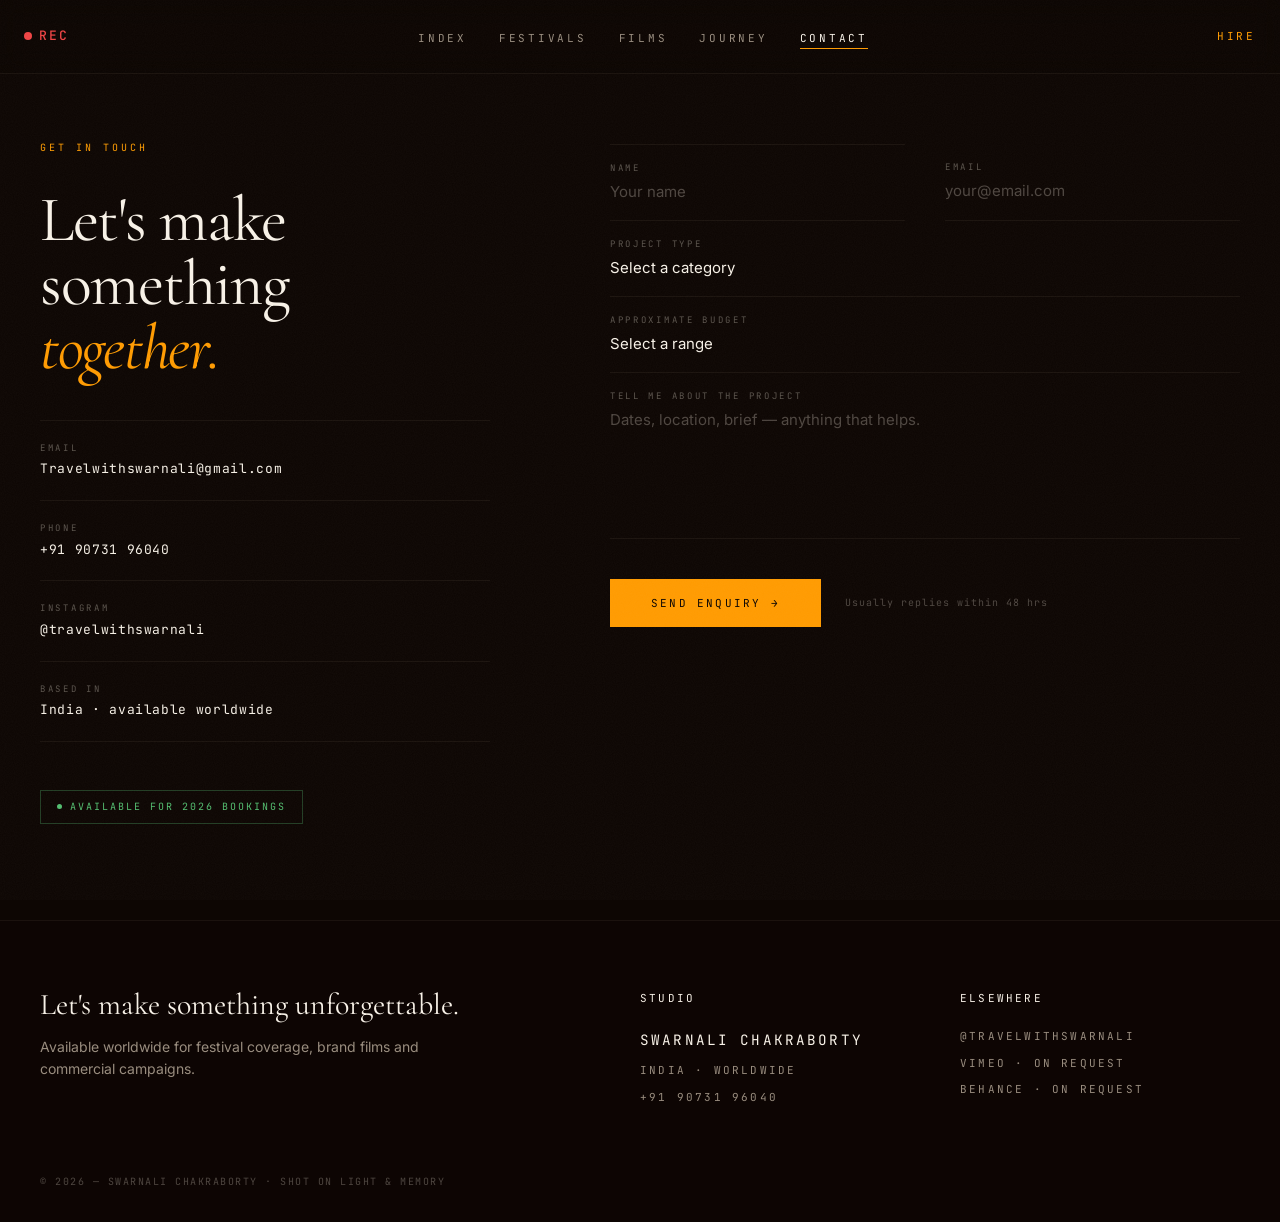
==== contact.html @ 7ee753fb "Initial commit — Roll No. 24 portfolio website 5-page static portfolio: Index, Festivals, Films, Jou" ====
<!DOCTYPE html>
<html lang="en">
<head>
  <meta charset="UTF-8" />
  <meta name="viewport" content="width=device-width, initial-scale=1.0" />
  <title>Contact — Roll No. 24</title>
  <meta name="description" content="Get in touch to discuss festival coverage, brand films and commercial projects." />

  <link rel="preconnect" href="https://fonts.googleapis.com" />
  <link rel="preconnect" href="https://fonts.gstatic.com" crossorigin />
  <link href="https://fonts.googleapis.com/css2?family=Cormorant+Garamond:ital,wght@0,300;0,400;0,500;0,600;1,400&family=Inter:wght@300;400;500;600&family=JetBrains+Mono:wght@400;500&display=swap" rel="stylesheet" />

  <link rel="stylesheet" href="styles.css" />

  <style>
    /* ── Contact layout ── */
    .contact-wrap {
      max-width: 1600px;
      margin: 0 auto;
      padding: 140px 40px 96px;
      display: grid;
      grid-template-columns: 1fr 1.4fr;
      gap: 120px;
      align-items: start;
    }

    /* ── Left: info ── */
    .contact-info-label {
      font-family: var(--font-mono);
      font-size: 10px;
      letter-spacing: 0.3em;
      text-transform: uppercase;
      color: var(--primary);
      margin-bottom: 32px;
    }

    .contact-heading {
      font-family: var(--font-display);
      font-size: clamp(2.5rem, 5vw, 5rem);
      font-weight: 400;
      line-height: 1.0;
      letter-spacing: -0.02em;
      margin-bottom: 40px;
    }

    .contact-heading em { font-style: italic; color: var(--primary); }

    .contact-details {
      display: flex;
      flex-direction: column;
      gap: 0;
      margin-bottom: 48px;
    }

    .detail-row {
      display: flex;
      flex-direction: column;
      gap: 4px;
      padding: 20px 0;
      border-bottom: 1px solid var(--border);
    }

    .detail-row:first-child { border-top: 1px solid var(--border); }

    .detail-label {
      font-family: var(--font-mono);
      font-size: 9px;
      letter-spacing: 0.3em;
      text-transform: uppercase;
      color: oklch(0.45 0.015 65);
    }

    .detail-value {
      font-family: var(--font-mono);
      font-size: 13px;
      letter-spacing: 0.05em;
      color: var(--fg);
      transition: color 0.3s ease;
    }

    a.detail-value:hover { color: var(--primary); }

    .availability-badge {
      display: inline-flex;
      align-items: center;
      gap: 8px;
      font-family: var(--font-mono);
      font-size: 10px;
      letter-spacing: 0.2em;
      text-transform: uppercase;
      color: oklch(0.72 0.15 150);
      border: 1px solid oklch(0.72 0.15 150 / 0.3);
      padding: 8px 16px;
    }

    .availability-badge .avail-dot {
      width: 5px;
      height: 5px;
      border-radius: 50%;
      background: oklch(0.72 0.15 150);
      animation: pulseDot 2s ease-in-out infinite;
    }

    /* ── Right: form ── */
    .contact-form {
      padding-top: 4px;
    }

    .form-group {
      margin-bottom: 0;
      border-bottom: 1px solid var(--border);
    }

    .form-group:first-of-type {
      border-top: 1px solid var(--border);
    }

    .form-group label {
      display: block;
      font-family: var(--font-mono);
      font-size: 9px;
      letter-spacing: 0.3em;
      text-transform: uppercase;
      color: oklch(0.45 0.015 65);
      padding: 16px 0 6px;
    }

    .form-group input,
    .form-group select,
    .form-group textarea {
      display: block;
      width: 100%;
      background: transparent;
      border: none;
      outline: none;
      color: var(--fg);
      font-family: var(--font-body);
      font-size: 15px;
      line-height: 1.5;
      padding: 0 0 16px;
      resize: none;
      appearance: none;
      -webkit-appearance: none;
    }

    .form-group select {
      cursor: none;
    }

    .form-group select option {
      background: oklch(0.17 0.014 50);
      color: var(--fg);
    }

    .form-group input::placeholder,
    .form-group textarea::placeholder {
      color: oklch(0.4 0.015 60);
    }

    .form-group textarea {
      min-height: 120px;
    }

    .form-row {
      display: grid;
      grid-template-columns: 1fr 1fr;
      gap: 0 40px;
    }

    .form-row .form-group {
      border-right: none;
    }

    .form-submit {
      margin-top: 40px;
      display: flex;
      align-items: center;
      gap: 24px;
    }

    .submit-btn {
      display: inline-block;
      font-family: var(--font-mono);
      font-size: 11px;
      text-transform: uppercase;
      letter-spacing: 0.2em;
      padding: 16px 40px;
      background: var(--primary);
      color: var(--bg);
      border: 1px solid var(--primary);
      cursor: none;
      transition: all 0.4s ease;
    }

    .submit-btn:hover {
      background: transparent;
      color: var(--primary);
    }

    .form-note {
      font-family: var(--font-mono);
      font-size: 10px;
      letter-spacing: 0.1em;
      color: oklch(0.4 0.015 60);
    }

    @media (max-width: 1024px) {
      .contact-wrap {
        grid-template-columns: 1fr;
        gap: 64px;
        padding: 120px 24px 80px;
      }
    }

    @media (max-width: 768px) {
      .form-row { grid-template-columns: 1fr; }
    }
  </style>
</head>
<body>

  <div id="cursorCircle" class="cursor-circle"></div>

  <div id="pageLoader" class="page-loader">
    <span>Loading reel...</span>
  </div>

  <div class="viewfinder" id="viewfinder">
    <div class="vf-corner tl"></div>
    <div class="vf-corner tr"></div>
    <div class="vf-corner bl"></div>
    <div class="vf-corner br"></div>
    <div class="vf-rec"><span class="rec-dot"></span> REC <span class="vf-timecode">00:00:00:00</span></div>
    <div class="vf-top-right"><span>XAVC S 4K</span><span>24p</span><span>120Mbps</span></div>
    <div class="vf-center"></div>
    <div class="vf-af">MF</div>
    <div class="vf-scene-title">Contact</div>
    <div class="vf-battery"><span>▮▮▮▮ 95%</span><span>SD 214GB</span></div>
    <div class="vf-frame-label">35mm GM</div>
    <div class="vf-info"><span>FE 35mm F1.4 GM</span><span>Sony α7 IV</span></div>
    <div class="vf-settings"><span>P</span><span>1/125</span><span>F2.8</span><span>ISO 200</span></div>
    <div class="vf-meter"><span>-2</span><div class="vf-meter-bar"><div class="vf-meter-fill"></div></div><span>+2</span></div>
  </div>

  <div class="scroll-progress" id="scrollProgress"></div>

  <header class="site-header">
    <a href="index.html" class="logo logo-rec">
      <span class="rec-dot"></span> REC
    </a>
    <nav>
      <ul class="nav-links">
        <li><a href="index.html">Index</a></li>
        <li><a href="festivals.html">Festivals</a></li>
        <li><a href="films.html">Films</a></li>
        <li><a href="journey.html">Journey</a></li>
        <li><a href="contact.html" class="active">Contact</a></li>
      </ul>
    </nav>
    <a href="contact.html" class="hire-link" style="color: var(--primary);">Hire</a>
  </header>

  <main>
    <div class="contact-wrap">

      <!-- Left column: info -->
      <div class="contact-info reveal">
        <p class="contact-info-label">Get in touch</p>
        <h1 class="contact-heading">
          Let's make<br>something<br><em>together.</em>
        </h1>

        <div class="contact-details">
          <div class="detail-row">
            <span class="detail-label">Email</span>
            <a href="mailto:Travelwithswarnali@gmail.com" class="detail-value">Travelwithswarnali@gmail.com</a>
          </div>
          <div class="detail-row">
            <span class="detail-label">Phone</span>
            <a href="tel:+919073196040" class="detail-value">+91 90731 96040</a>
          </div>
          <div class="detail-row">
            <span class="detail-label">Instagram</span>
            <a href="https://www.instagram.com/travelwithswarnali/" target="_blank" rel="noopener" class="detail-value">@travelwithswarnali</a>
          </div>
          <div class="detail-row">
            <span class="detail-label">Based in</span>
            <span class="detail-value">India · available worldwide</span>
          </div>
        </div>

        <div class="availability-badge">
          <span class="avail-dot"></span>
          Available for 2026 bookings
        </div>
      </div>

      <!-- Right column: form -->
      <form class="contact-form reveal" name="enquiry" onsubmit="handleSubmit(event)">
        <div class="form-row">
          <div class="form-group">
            <label for="name">Name</label>
            <input type="text" id="name" name="name" placeholder="Your name" required />
          </div>
          <div class="form-group">
            <label for="email">Email</label>
            <input type="email" id="email" name="email" placeholder="your@email.com" required />
          </div>
        </div>

        <div class="form-group">
          <label for="project">Project type</label>
          <select id="project" name="project" required>
            <option value="" disabled selected>Select a category</option>
            <option value="festival">Festival Coverage</option>
            <option value="brand-film">Brand Film</option>
            <option value="commercial">Commercial / Brand Campaign</option>
            <option value="lookbook">Lookbook / Editorial</option>
            <option value="product">Product Photography</option>
            <option value="documentary">Documentary</option>
            <option value="other">Other</option>
          </select>
        </div>

        <div class="form-group">
          <label for="budget">Approximate budget</label>
          <select id="budget" name="budget">
            <option value="" disabled selected>Select a range</option>
            <option value="under-1l">Under ₹1L</option>
            <option value="1l-3l">₹1L – ₹3L</option>
            <option value="3l-6l">₹3L – ₹6L</option>
            <option value="above-6l">Above ₹6L</option>
            <option value="discuss">Prefer to discuss</option>
          </select>
        </div>

        <div class="form-group">
          <label for="message">Tell me about the project</label>
          <textarea id="message" name="message" placeholder="Dates, location, brief — anything that helps." rows="5"></textarea>
        </div>

        <div class="form-submit">
          <button type="submit" class="submit-btn">Send enquiry →</button>
          <span class="form-note">Usually replies within 48 hrs</span>
        </div>
      </form>

    </div>
  </main>

  <footer class="site-footer">
    <div class="footer-grid">
      <div class="footer-headline">
        <h3>Let's make something unforgettable.</h3>
        <p>Available worldwide for festival coverage, brand films and commercial campaigns.</p>
      </div>
      <div class="footer-col">
        <p class="col-title">Studio</p>
        <p class="studio-name">Swarnali Chakraborty</p>
        <p>India · worldwide</p>
        <a href="tel:+919073196040">+91 90731 96040</a>
      </div>
      <div class="footer-col">
        <p class="col-title">Elsewhere</p>
        <a href="https://www.instagram.com/travelwithswarnali/" target="_blank" rel="noopener">@travelwithswarnali</a>
        <p>Vimeo · on request</p>
        <p>Behance · on request</p>
      </div>
    </div>
    <p class="footer-bottom">© 2026 — Swarnali Chakraborty · Shot on light &amp; memory</p>
  </footer>

  <script src="script.js" defer></script>
  <script>
    function handleSubmit(e) {
      e.preventDefault();
      const btn = e.target.querySelector('.submit-btn');
      btn.textContent = 'Sent ✓';
      btn.style.background = 'transparent';
      btn.style.color = 'oklch(0.72 0.15 150)';
      btn.style.borderColor = 'oklch(0.72 0.15 150 / 0.4)';
      btn.disabled = true;
    }
  </script>
</body>
</html>
---- styles.css ----
/* ═══════════════════════════════════════════════════
   Roll No. 24 — Commercial Page Styles
   ═══════════════════════════════════════════════════ */

/* ─── RESET & BASE ─── */
*, *::before, *::after { margin: 0; padding: 0; box-sizing: border-box; }

:root {
  --bg: oklch(0.13 0.018 50);
  --fg: oklch(0.96 0.015 80);
  --primary: oklch(0.78 0.18 65);
  --muted: oklch(0.65 0.025 70);
  --border: oklch(0.28 0.02 50 / 0.4);
  --border-solid: oklch(0.28 0.02 50 / 0.6);
  --card-bg: oklch(0.17 0.014 50 / 0.4);
  --font-display: 'Cormorant Garamond', 'Times New Roman', serif;
  --font-body: 'Inter', system-ui, sans-serif;
  --font-mono: 'JetBrains Mono', ui-monospace, monospace;
  --cursor-radius: 120px;
}

html {
  scroll-behavior: smooth;
  cursor: none;
}

body {
  background: var(--bg);
  color: var(--fg);
  font-family: var(--font-body);
  font-weight: 400;
  line-height: 1.6;
  -webkit-font-smoothing: antialiased;
  -moz-osx-font-smoothing: grayscale;
  overflow-x: hidden;
  cursor: none;
}

a { color: inherit; text-decoration: none; cursor: none; }
img { display: block; max-width: 100%; }
button { cursor: none; }

/* ═══════════════════════════════════════════════════
   CURSOR INVERSION CIRCLE
   ═══════════════════════════════════════════════════ */
.cursor-circle {
  position: fixed;
  width: var(--cursor-radius);
  height: var(--cursor-radius);
  border-radius: 50%;
  pointer-events: none;
  z-index: 9998;
  mix-blend-mode: difference;
  background: white;
  transform: translate(-50%, -50%);
  transition: width 0.3s cubic-bezier(0.23, 1, 0.32, 1),
              height 0.3s cubic-bezier(0.23, 1, 0.32, 1),
              opacity 0.3s ease;
  opacity: 0;
  will-change: transform;
}

.cursor-circle.active {
  opacity: 1;
}

.cursor-circle.hovering {
  width: 180px;
  height: 180px;
}

.cursor-circle.clicking {
  width: 90px;
  height: 90px;
  transition: width 0.1s ease, height 0.1s ease;
}

/* Small dot at exact cursor position */
.cursor-circle::after {
  content: '';
  position: absolute;
  top: 50%;
  left: 50%;
  transform: translate(-50%, -50%);
  width: 4px;
  height: 4px;
  border-radius: 50%;
  background: white;
  mix-blend-mode: difference;
}

/* ═══════════════════════════════════════════════════
   FILM GRAIN OVERLAY
   ═══════════════════════════════════════════════════ */
body::after {
  content: '';
  position: fixed;
  inset: 0;
  z-index: 9997;
  pointer-events: none;
  opacity: 0.18;
  background-image: url("data:image/svg+xml;utf8,<svg xmlns='http://www.w3.org/2000/svg' width='200' height='200'><filter id='n'><feTurbulence type='fractalNoise' baseFrequency='0.9' numOctaves='2'/><feColorMatrix values='0 0 0 0 0.95 0 0 0 0 0.92 0 0 0 0 0.85 0 0 0 0.18 0'/></filter><rect width='100%25' height='100%25' filter='url(%23n)'/></svg>");
}

/* ═══════════════════════════════════════════════════
   PAGE LOADER
   ═══════════════════════════════════════════════════ */
.page-loader {
  position: fixed;
  inset: 0;
  z-index: 10000;
  background: var(--bg);
  display: flex;
  align-items: center;
  justify-content: center;
  animation: loaderOut 0.6s ease-out 1s forwards;
}

.page-loader span {
  font-family: var(--font-mono);
  font-size: 10px;
  letter-spacing: 0.3em;
  text-transform: uppercase;
  color: var(--primary);
  animation: loaderPulse 0.6s ease-in-out infinite alternate;
}

@keyframes loaderPulse {
  from { opacity: 0.3; }
  to { opacity: 1; }
}

@keyframes loaderOut {
  to { opacity: 0; pointer-events: none; visibility: hidden; }
}

/* ═══════════════════════════════════════════════════
   CAMERA VIEWFINDER HUD
   ═══════════════════════════════════════════════════ */
.viewfinder {
  position: fixed;
  inset: 0;
  z-index: 9999;
  pointer-events: none;
  opacity: 0;
  animation: vfIn 0.3s ease-out 1.2s forwards, vfOut 0.8s ease-out 3.5s forwards;
}

@keyframes vfIn {
  from { opacity: 0; }
  to { opacity: 1; }
}

@keyframes vfOut {
  from { opacity: 1; }
  to { opacity: 0; visibility: hidden; }
}

.vf-corner {
  position: absolute;
  width: 40px;
  height: 40px;
  border-color: oklch(0.78 0.18 65 / 0.5);
  border-style: solid;
  border-width: 0;
}
.vf-corner.tl { top: 80px; left: 20px; border-top-width: 1px; border-left-width: 1px; }
.vf-corner.tr { top: 80px; right: 20px; border-top-width: 1px; border-right-width: 1px; }
.vf-corner.bl { bottom: 20px; left: 20px; border-bottom-width: 1px; border-left-width: 1px; }
.vf-corner.br { bottom: 20px; right: 20px; border-bottom-width: 1px; border-right-width: 1px; }

.vf-rec {
  position: absolute;
  top: 92px;
  left: 36px;
  display: flex;
  align-items: center;
  gap: 6px;
  font-family: var(--font-mono);
  font-size: 9px;
  letter-spacing: 0.1em;
  color: oklch(0.78 0.18 65 / 0.8);
}

.vf-rec .rec-dot {
  display: inline-block;
  width: 6px;
  height: 6px;
  border-radius: 50%;
  background: #e44;
  animation: pulseDot 1s ease-in-out infinite;
}

@keyframes pulseDot {
  0%, 100% { opacity: 1; }
  50% { opacity: 0.2; }
}

.vf-timecode {
  margin-left: 8px;
  letter-spacing: 0.05em;
}

.vf-top-right {
  position: absolute;
  top: 92px;
  right: 36px;
  display: flex;
  gap: 16px;
  font-family: var(--font-mono);
  font-size: 9px;
  letter-spacing: 0.08em;
  color: oklch(0.78 0.18 65 / 0.6);
}

.vf-center {
  position: absolute;
  top: 50%;
  left: 50%;
  transform: translate(-50%, -50%);
  width: 60px;
  height: 60px;
  border: 1px solid oklch(0.78 0.18 65 / 0.25);
  border-radius: 2px;
}

.vf-center::before,
.vf-center::after {
  content: '';
  position: absolute;
  background: oklch(0.78 0.18 65 / 0.3);
}
.vf-center::before {
  width: 1px; height: 14px;
  top: 50%; left: 50%;
  transform: translate(-50%, -50%);
}
.vf-center::after {
  width: 14px; height: 1px;
  top: 50%; left: 50%;
  transform: translate(-50%, -50%);
}

.vf-af {
  position: absolute;
  top: 50%;
  left: 50%;
  transform: translate(-50%, -50%) translateY(-50px);
  font-family: var(--font-mono);
  font-size: 8px;
  letter-spacing: 0.15em;
  color: oklch(0.78 0.18 65 / 0.6);
}

.vf-info {
  position: absolute;
  bottom: 32px;
  left: 36px;
  display: flex;
  gap: 20px;
  font-family: var(--font-mono);
  font-size: 9px;
  letter-spacing: 0.08em;
  color: oklch(0.78 0.18 65 / 0.6);
}

.vf-settings {
  position: absolute;
  bottom: 32px;
  right: 36px;
  display: flex;
  gap: 12px;
  font-family: var(--font-mono);
  font-size: 9px;
  letter-spacing: 0.06em;
  color: oklch(0.78 0.18 65 / 0.6);
}

.vf-battery {
  position: absolute;
  top: 110px;
  right: 36px;
  display: flex;
  gap: 12px;
  font-family: var(--font-mono);
  font-size: 8px;
  letter-spacing: 0.08em;
  color: oklch(0.78 0.18 65 / 0.45);
}

.vf-frame-label {
  position: absolute;
  top: 50%;
  right: 36px;
  transform: translateY(-50%);
  font-family: var(--font-mono);
  font-size: 8px;
  letter-spacing: 0.2em;
  text-transform: uppercase;
  color: oklch(0.78 0.18 65 / 0.4);
}

.vf-scene-title {
  position: absolute;
  top: 50%;
  left: 50%;
  transform: translate(-50%, -50%) translateY(50px);
  font-family: var(--font-display);
  font-size: 16px;
  font-weight: 400;
  letter-spacing: 0.05em;
  color: oklch(0.78 0.18 65 / 0.5);
}

.vf-meter {
  position: absolute;
  bottom: 50px;
  left: 50%;
  transform: translateX(-50%);
  display: flex;
  align-items: center;
  gap: 8px;
  font-family: var(--font-mono);
  font-size: 7px;
  color: oklch(0.78 0.18 65 / 0.4);
}

.vf-meter-bar {
  width: 100px;
  height: 2px;
  background: oklch(0.78 0.18 65 / 0.15);
  position: relative;
}

.vf-meter-fill {
  position: absolute;
  left: 50%;
  top: 0;
  width: 2px;
  height: 100%;
  background: oklch(0.78 0.18 65 / 0.6);
  transform: translateX(-50%);
}

/* ═══════════════════════════════════════════════════
   SCROLL PROGRESS
   ═══════════════════════════════════════════════════ */
.scroll-progress {
  position: fixed;
  top: 74px;
  left: 0;
  height: 1px;
  background: var(--primary);
  z-index: 51;
  width: 0%;
  transition: width 0.1s linear;
}

/* ═══════════════════════════════════════════════════
   HEADER
   ═══════════════════════════════════════════════════ */
.site-header {
  position: fixed;
  top: 0;
  left: 0;
  right: 0;
  z-index: 50;
  height: 74px;
  display: flex;
  align-items: center;
  justify-content: space-between;
  padding: 0 24px;
  border-bottom: 1px solid var(--border);
  background: oklch(0.13 0.018 50 / 0.6);
  backdrop-filter: blur(14px);
  -webkit-backdrop-filter: blur(14px);
  animation: fadeDown 0.8s ease-out 1.4s both;
}

@keyframes fadeDown {
  from { opacity: 0; transform: translateY(-20px); }
  to { opacity: 1; transform: translateY(0); }
}

.logo {
  font-family: var(--font-mono);
  font-size: 12px;
  letter-spacing: 0.2em;
  text-transform: uppercase;
  display: flex;
  align-items: center;
  gap: 4px;
}

.logo .dot {
  display: inline-block;
  width: 6px;
  height: 6px;
  border-radius: 50%;
  background: var(--primary);
  margin-right: 6px;
  animation: pulseDot 2s ease-in-out infinite;
}

.logo .slash { color: var(--muted); margin: 0 2px; }

/* REC logo variant — red camera recording indicator */
.logo-rec {
  color: #e44;
  letter-spacing: 0.15em;
  font-size: 13px;
  font-weight: 500;
  gap: 0;
}

.logo-rec .rec-dot {
  display: inline-block;
  width: 8px;
  height: 8px;
  border-radius: 50%;
  background: #e44;
  margin-right: 7px;
  flex-shrink: 0;
  animation: pulseDot 1s ease-in-out infinite;
}

.nav-links {
  display: flex;
  align-items: center;
  gap: 32px;
  list-style: none;
}

.nav-links a {
  font-family: var(--font-mono);
  font-size: 11px;
  letter-spacing: 0.25em;
  text-transform: uppercase;
  color: var(--muted);
  transition: color 0.3s ease;
  position: relative;
}

.nav-links a:hover,
.nav-links a.active {
  color: var(--fg);
}

.nav-links a.active::after {
  content: '';
  position: absolute;
  bottom: -4px;
  left: 0;
  right: 0;
  height: 1px;
  background: var(--primary);
}

.hire-link {
  font-family: var(--font-mono);
  font-size: 11px;
  letter-spacing: 0.25em;
  text-transform: uppercase;
  color: var(--muted);
  transition: color 0.3s ease;
}

.hire-link:hover { color: var(--primary); }

@media (max-width: 768px) {
  .site-header { padding: 0 16px; }
  .nav-links { gap: 16px; }
  .nav-links a { font-size: 10px; letter-spacing: 0.15em; }
  .hire-link { display: none; }
}

@media (max-width: 600px) {
  .nav-links { gap: 10px; }
}

/* ═══════════════════════════════════════════════════
   HERO
   ═══════════════════════════════════════════════════ */
.hero {
  position: relative;
  height: 70svh;
  min-height: 420px;
  overflow: hidden;
}

.hero-img {
  width: 100%;
  height: 100%;
  object-fit: cover;
  animation: heroZoom 20s ease-out forwards;
  will-change: transform;
}

@keyframes heroZoom {
  from { transform: scale(1.1); }
  to { transform: scale(1); }
}

.hero-gradient {
  position: absolute;
  inset: 0;
  background: linear-gradient(
    to top,
    var(--bg) 0%,
    oklch(0.13 0.018 50 / 0.4) 40%,
    oklch(0.13 0.018 50 / 0.6) 100%
  );
}

.hero-content {
  position: absolute;
  inset: 0;
  display: flex;
  align-items: flex-end;
}

.hero-inner {
  width: 100%;
  max-width: 1600px;
  margin: 0 auto;
  padding: 0 40px 64px;
}

.hero-tag {
  font-family: var(--font-mono);
  font-size: 10px;
  text-transform: uppercase;
  letter-spacing: 0.3em;
  color: var(--primary);
  opacity: 0;
  animation: fadeUp 0.8s ease-out 1.6s forwards;
}

.hero-title {
  font-family: var(--font-display);
  font-size: clamp(3.5rem, 10vw, 9rem);
  font-weight: 400;
  line-height: 0.9;
  letter-spacing: -0.02em;
  margin-top: 16px;
  opacity: 0;
  animation: fadeUp 1s ease-out 1.8s forwards;
}

.hero-title .italic-accent {
  font-style: italic;
  color: var(--primary);
}

@keyframes fadeUp {
  from { opacity: 0; transform: translateY(30px); }
  to { opacity: 1; transform: translateY(0); }
}

@media (max-width: 768px) {
  .hero-inner { padding: 0 24px 48px; }
}

/* ═══════════════════════════════════════════════════
   SERVICES GRID
   ═══════════════════════════════════════════════════ */
.services-wrap {
  padding: 80px 40px;
}

.services {
  max-width: 1600px;
  margin: 0 auto;
  display: grid;
  grid-template-columns: repeat(2, 1fr);
  gap: 1px;
  background: var(--border);
}

.service-card {
  background: var(--bg);
  padding: 48px;
  transition: background 0.4s ease;
  opacity: 0;
  transform: translateY(40px);
}

.service-card.visible {
  animation: cardReveal 0.7s ease-out forwards;
}

.service-card:nth-child(1).visible { animation-delay: 0s; }
.service-card:nth-child(2).visible { animation-delay: 0.1s; }
.service-card:nth-child(3).visible { animation-delay: 0.2s; }
.service-card:nth-child(4).visible { animation-delay: 0.3s; }

@keyframes cardReveal {
  from { opacity: 0; transform: translateY(40px); }
  to { opacity: 1; transform: translateY(0); }
}

.service-card:hover {
  background: oklch(0.16 0.02 50);
}

.service-label {
  display: flex;
  justify-content: space-between;
  align-items: center;
  margin-bottom: 24px;
}

.service-label .tag {
  font-family: var(--font-mono);
  font-size: 10px;
  text-transform: uppercase;
  letter-spacing: 0.25em;
  color: var(--muted);
}

.service-label .price {
  font-family: var(--font-mono);
  font-size: 10px;
  text-transform: uppercase;
  letter-spacing: 0.15em;
  color: var(--primary);
}

.service-card h2 {
  font-family: var(--font-display);
  font-size: clamp(1.8rem, 3vw, 3rem);
  font-weight: 400;
  line-height: 1.1;
  margin-bottom: 12px;
}

.service-card p {
  font-size: 14px;
  color: var(--muted);
  line-height: 1.6;
  max-width: 400px;
}

@media (max-width: 768px) {
  .services-wrap { padding: 60px 24px; }
  .services { grid-template-columns: 1fr; }
  .service-card { padding: 32px; }
}

/* ═══════════════════════════════════════════════════
   CLIENTS MARQUEE
   ═══════════════════════════════════════════════════ */
.clients {
  border-top: 1px solid var(--border);
  border-bottom: 1px solid var(--border);
  background: var(--card-bg);
  padding: 64px 0;
  overflow: hidden;
}

.clients-label {
  font-family: var(--font-mono);
  font-size: 10px;
  text-transform: uppercase;
  letter-spacing: 0.3em;
  color: var(--muted);
  text-align: center;
  margin-bottom: 32px;
}

.clients-overflow {
  overflow: hidden;
  mask-image: linear-gradient(90deg, transparent, black 10%, black 90%, transparent);
  -webkit-mask-image: linear-gradient(90deg, transparent, black 10%, black 90%, transparent);
}

.clients-track {
  display: flex;
  align-items: center;
  gap: 48px;
  animation: marquee 35s linear infinite;
  width: max-content;
}

.clients-track:hover {
  animation-play-state: paused;
}

.clients-track span {
  font-family: var(--font-display);
  font-size: clamp(1.5rem, 2.5vw, 2rem);
  font-weight: 300;
  white-space: nowrap;
  color: oklch(0.55 0.015 70);
  transition: color 0.3s ease;
}

.clients-track span:hover {
  color: var(--fg);
}

.clients-track .sep {
  width: 4px;
  height: 4px;
  border-radius: 50%;
  background: oklch(0.4 0.015 60);
  flex-shrink: 0;
  font-size: 0;
}

@keyframes marquee {
  0% { transform: translateX(0); }
  100% { transform: translateX(-50%); }
}

/* ═══════════════════════════════════════════════════
   CTA
   ═══════════════════════════════════════════════════ */
.cta {
  max-width: 1600px;
  margin: 0 auto;
  padding: 96px 40px;
  text-align: center;
}

.cta h3 {
  font-family: var(--font-display);
  font-size: clamp(2rem, 4vw, 3.5rem);
  font-weight: 400;
  margin-bottom: 32px;
}

.cta-btn {
  display: inline-block;
  font-family: var(--font-mono);
  font-size: 11px;
  text-transform: uppercase;
  letter-spacing: 0.2em;
  padding: 16px 32px;
  background: var(--primary);
  color: var(--bg);
  border: 1px solid var(--primary);
  transition: all 0.4s ease;
}

.cta-btn:hover {
  background: transparent;
  color: var(--primary);
}

@media (max-width: 768px) {
  .cta { padding: 64px 24px; }
}

/* ═══════════════════════════════════════════════════
   FOOTER
   ═══════════════════════════════════════════════════ */
.site-footer {
  border-top: 1px solid var(--border);
  background: oklch(0.13 0.018 50 / 0.8);
}

.footer-grid {
  max-width: 1600px;
  margin: 0 auto;
  display: grid;
  grid-template-columns: 2fr 1fr 1fr;
  gap: 40px;
  padding: 64px 40px;
}

.footer-headline h3 {
  font-family: var(--font-display);
  font-size: clamp(1.5rem, 3vw, 1.875rem);
  font-weight: 400;
  line-height: 1.3;
}

.footer-headline p {
  margin-top: 12px;
  font-size: 14px;
  color: var(--muted);
  max-width: 420px;
  line-height: 1.6;
}

.footer-col {
  font-family: var(--font-mono);
  font-size: 11px;
  text-transform: uppercase;
  letter-spacing: 0.2em;
  color: var(--muted);
  line-height: 2.4;
}

.footer-col .col-title {
  color: var(--fg);
  margin-bottom: 12px;
}

.footer-col .studio-name {
  font-size: 14.3px;
  color: var(--fg);
  letter-spacing: 0.15em;
}

.footer-col a {
  display: block;
  transition: color 0.3s ease;
}

.footer-col a:hover { color: var(--primary); }

.footer-bottom {
  max-width: 1600px;
  margin: 0 auto;
  padding: 0 40px 32px;
  font-family: var(--font-mono);
  font-size: 10px;
  letter-spacing: 0.15em;
  text-transform: uppercase;
  color: oklch(0.4 0.015 60);
}

@media (max-width: 768px) {
  .footer-grid {
    grid-template-columns: 1fr;
    padding: 48px 24px;
    gap: 32px;
  }
  .footer-bottom { padding: 0 24px 24px; }
}

/* ═══════════════════════════════════════════════════
   SCROLL REVEAL ANIMATIONS
   ═══════════════════════════════════════════════════ */
.reveal {
  opacity: 0;
  transform: translateY(30px);
  transition: opacity 0.8s ease-out, transform 0.8s ease-out;
}

.reveal.visible {
  opacity: 1;
  transform: translateY(0);
}

/* ═══════════════════════════════════════════════════
   MOBILE: Hide custom cursor on touch devices
   ═══════════════════════════════════════════════════ */
@media (hover: none) and (pointer: coarse) {
  html, body, a, button { cursor: auto; }
  .cursor-circle { display: none !important; }
}
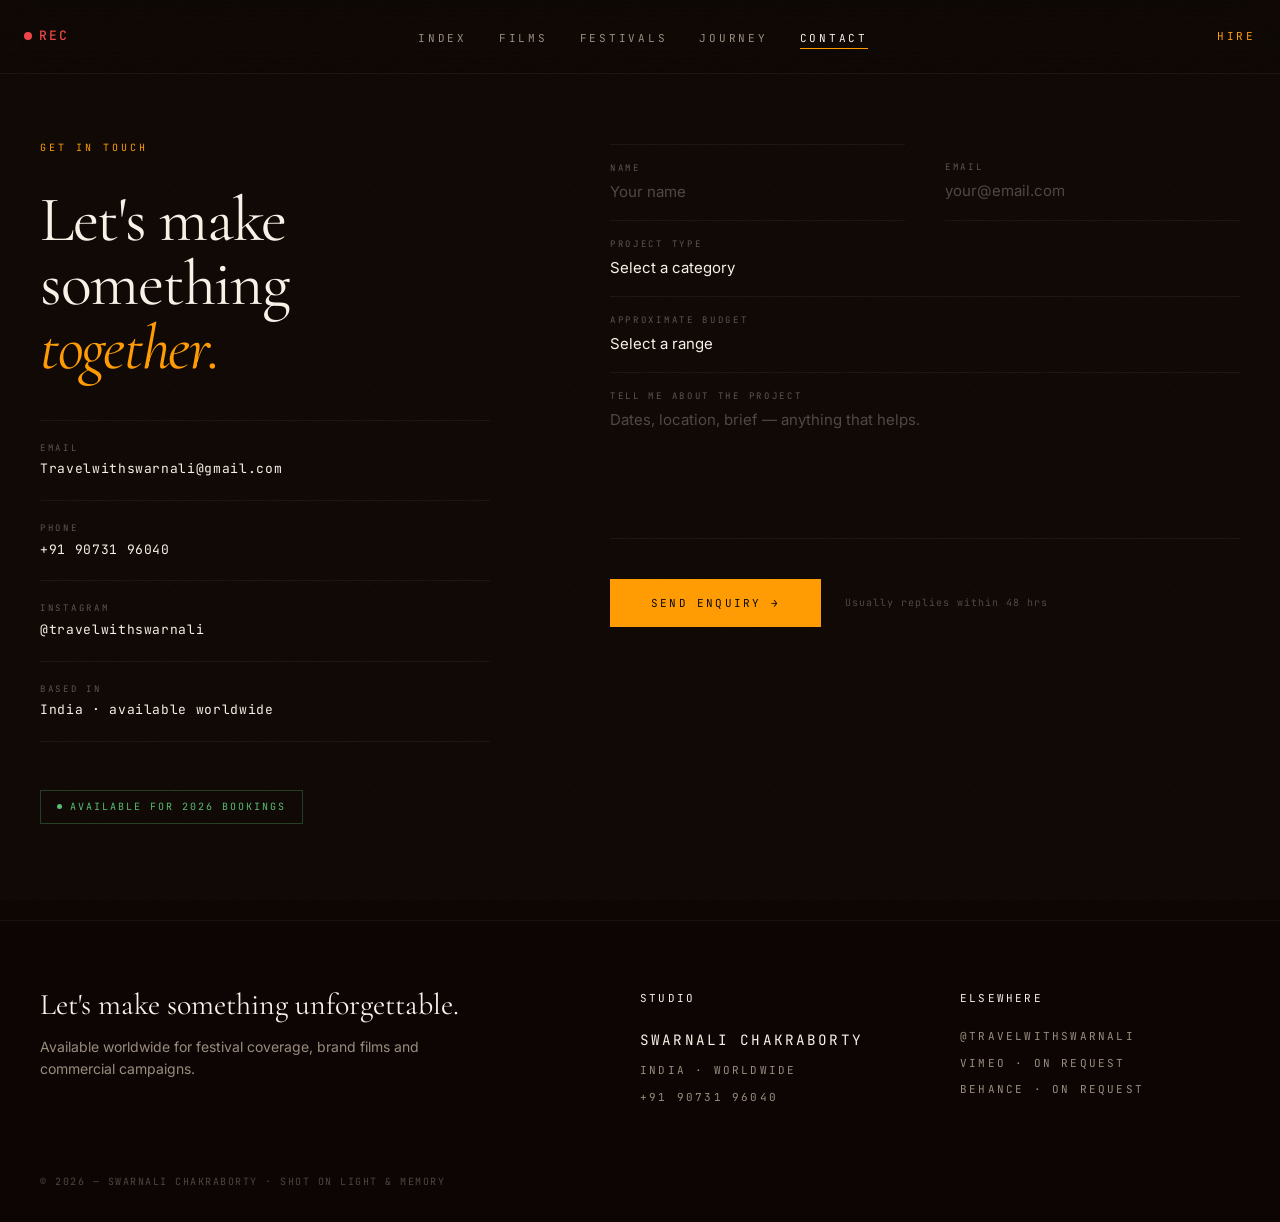
==== commit 7a2d17db: "Major update: MUBI-style films, festival photos, hero videos, social links, nav reorder - Films page" ====
--- a/contact.html
+++ b/contact.html
@@ -251,8 +251,8 @@
     <nav>
       <ul class="nav-links">
         <li><a href="index.html">Index</a></li>
+        <li><a href="films.html">Films</a></li>
         <li><a href="festivals.html">Festivals</a></li>
-        <li><a href="films.html">Films</a></li>
         <li><a href="journey.html">Journey</a></li>
         <li><a href="contact.html" class="active">Contact</a></li>
       </ul>
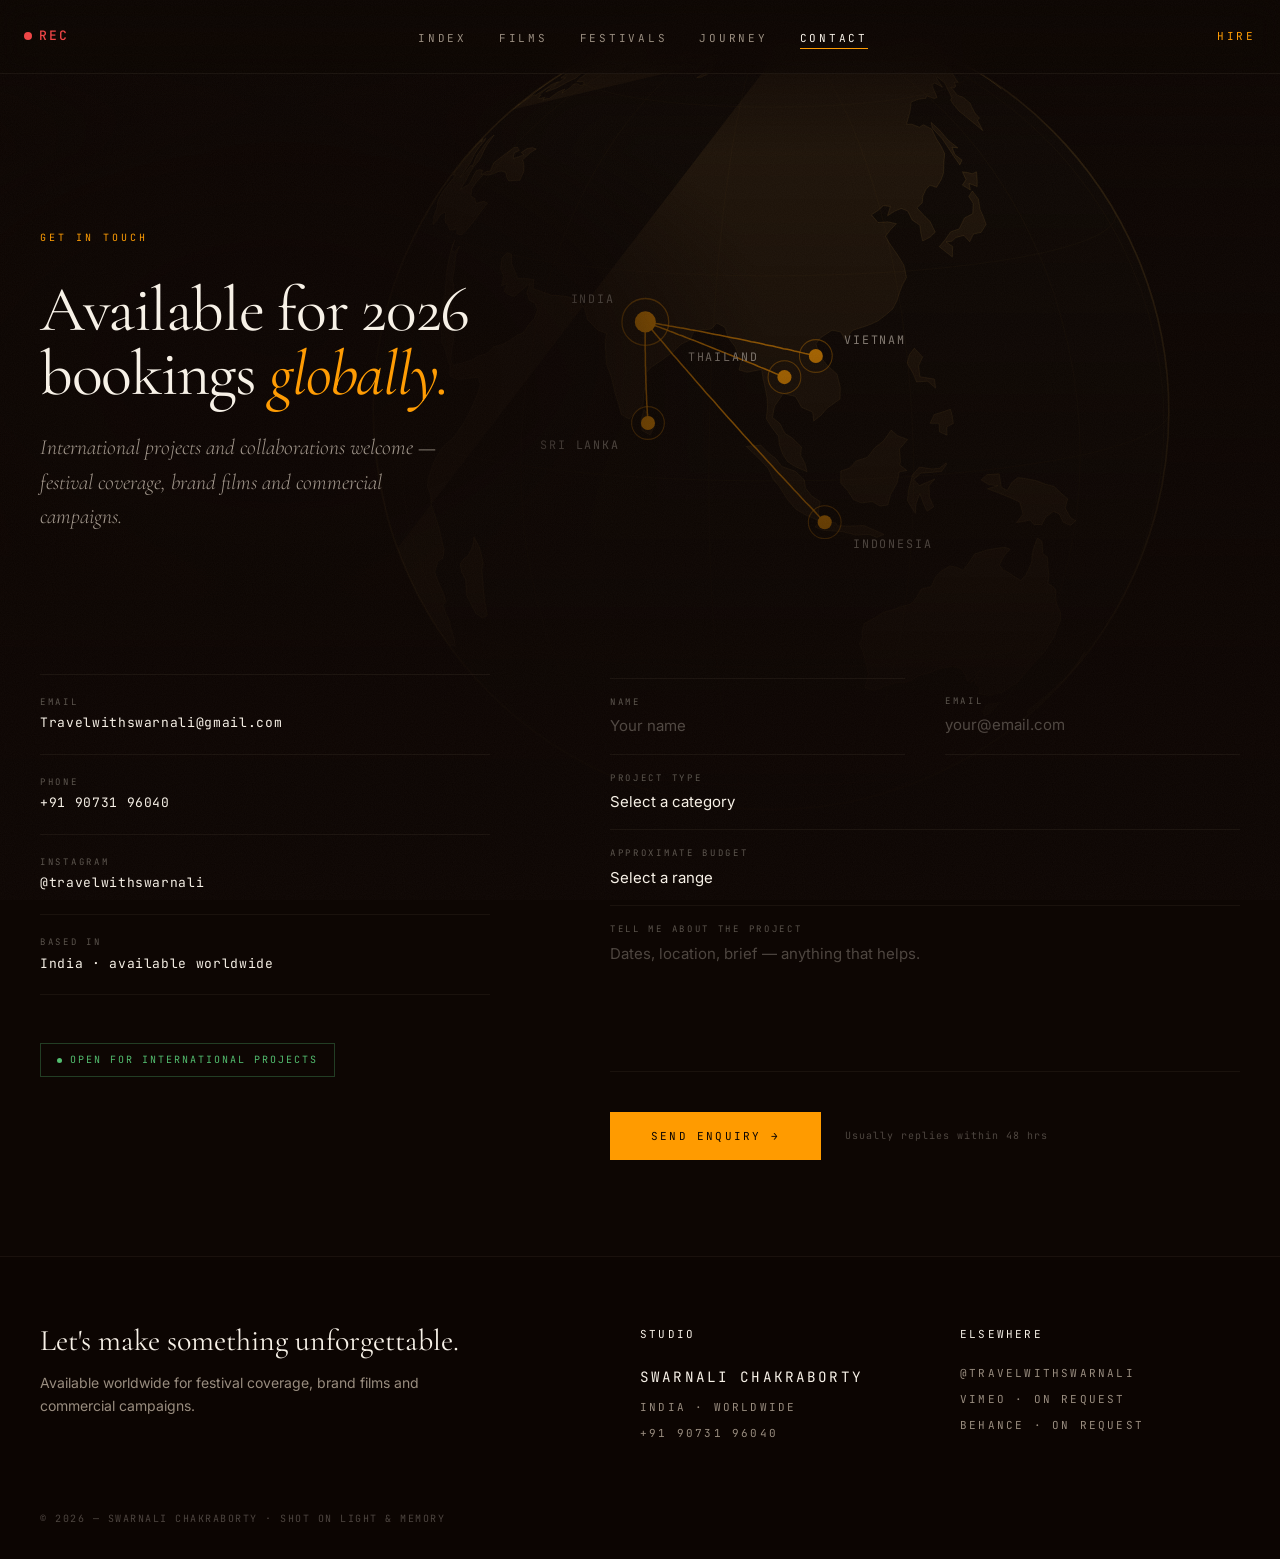
==== commit 3d941b67: "Rebuild journey map, add contact globe, optimise images journey.html - Replace the IntersectionObser" ====
--- a/contact.html
+++ b/contact.html
@@ -3,8 +3,25 @@
 <head>
   <meta charset="UTF-8" />
   <meta name="viewport" content="width=device-width, initial-scale=1.0" />
-  <title>Contact — Roll No. 24</title>
-  <meta name="description" content="Get in touch to discuss festival coverage, brand films and commercial projects." />
+  <title>Contact Swarnali Chakraborty — Roll No. 24 Photography</title>
+  <meta name="description" content="Get in touch with Swarnali Chakraborty to discuss festival coverage, documentary films, brand films and commercial photography projects." />
+
+  <link rel="canonical" href="https://travelwithswarnali.in/contact.html" />
+
+  <!-- Open Graph -->
+  <meta property="og:type"        content="website" />
+  <meta property="og:url"         content="https://travelwithswarnali.in/contact.html" />
+  <meta property="og:site_name"   content="Roll No. 24" />
+  <meta property="og:title"       content="Contact Swarnali Chakraborty — Roll No. 24 Photography" />
+  <meta property="og:description" content="Get in touch with Swarnali Chakraborty to discuss festival coverage, documentary films, brand films and commercial photography projects." />
+  <meta property="og:image"       content="https://travelwithswarnali.in/assets/web/NAV01978.JPG" />
+  <meta property="og:locale"      content="en_IN" />
+
+  <!-- Twitter / X Cards -->
+  <meta name="twitter:card"        content="summary_large_image" />
+  <meta name="twitter:title"       content="Contact Swarnali Chakraborty — Roll No. 24 Photography" />
+  <meta name="twitter:description" content="Get in touch with Swarnali Chakraborty to discuss festival coverage, documentary films, brand films and commercial photography projects." />
+  <meta name="twitter:image"       content="https://travelwithswarnali.in/assets/web/NAV01978.JPG" />
 
   <link rel="preconnect" href="https://fonts.googleapis.com" />
   <link rel="preconnect" href="https://fonts.gstatic.com" crossorigin />
@@ -204,20 +221,150 @@
       color: oklch(0.4 0.015 60);
     }
 
+    /* ══════════════════════════════════════════════
+       CONTACT OPENER — short global map animation
+       A wireframe globe: rings draw, routes sweep,
+       pins land. Runs once, then settles.
+    ══════════════════════════════════════════════ */
+    .contact-hero {
+      position: relative;
+      max-width: 1600px;
+      margin: 0 auto;
+      padding: 156px 40px 0;
+      min-height: 46vh;
+      display: flex;
+      align-items: center;
+    }
+
+    /* ── Globe as a fixed, full-screen backdrop ── */
+    .cg-bg {
+      position: fixed;
+      inset: 0;
+      z-index: 0;
+      display: grid;
+      place-items: center;
+      pointer-events: none;
+      overflow: hidden;
+    }
+    /* Nudged right and up so the marker cluster clears the headline */
+    .cg-wrap {
+      position: relative;
+      width: min(104vh, 104vw);
+      max-width: none;
+      transform: translate(14%, -6%);
+    }
+    .cg-svg  { width: 100%; height: auto; display: block; overflow: visible; }
+
+    /* Everything else floats above it */
+    .site-header, main, .site-footer { position: relative; z-index: 2; }
+
+    /* Dimmed for background duty — the routes stay the brightest thing */
+    .cg-ocean  { fill: oklch(0.145 0.014 52); stroke: rgba(212,162,73,0.16); stroke-width: 0.7; }
+    .cg-land   { fill: rgba(212,162,73,0.085); stroke: rgba(212,162,73,0.15); stroke-width: 0.35; }
+    .cg-grat   { fill: none; stroke: rgba(212,162,73,0.05); stroke-width: 0.3; }
+    .cg-arc    { fill: none; stroke: var(--primary); stroke-width: 0.65; stroke-linecap: round; opacity: 0.8; }
+    .cg-pin    { fill: var(--primary); }
+    .cg-pin-halo { fill: none; stroke: var(--primary); stroke-width: 0.45; opacity: 0.45; }
+    .cg-hub    { fill: var(--primary); }
+    .cg-hub-ring { fill: none; stroke: var(--primary); stroke-width: 0.55; opacity: 0.5; }
+    .cg-label {
+      font-family: var(--font-mono); font-size: 5px;
+      letter-spacing: 0.16em; text-transform: uppercase;
+      fill: oklch(0.80 0.02 70);
+    }
+
+    /* Veil: pools behind the headline on the left, and thickens toward the
+       bottom where the form sits, while leaving the upper right — the
+       marker cluster — mostly clear. */
+    .cg-veil {
+      position: fixed; inset: 0; z-index: 1; pointer-events: none;
+      background:
+        radial-gradient(ellipse 46% 38% at 22% 36%,
+          oklch(0.13 0.018 50 / 0.94) 0%,
+          oklch(0.13 0.018 50 / 0.62) 52%,
+          transparent 82%),
+        linear-gradient(to bottom,
+          var(--bg) 0%,
+          oklch(0.13 0.018 50 / 0.12) 17%,
+          oklch(0.13 0.018 50 / 0.52) 50%,
+          oklch(0.13 0.018 50 / 0.88) 74%,
+          var(--bg) 100%);
+    }
+
+
+    /* The globe settles in; the rotation itself is driven in JS so the
+       routes and markers stay geographically correct as it turns. */
+    .cg-svg { opacity: 1; }
+    .cg-on .cg-svg { opacity: 0; transform: scale(0.94); }
+    .cg-on.cg-play .cg-svg {
+      opacity: 1; transform: none;
+      transition: opacity 0.9s ease, transform 1.1s cubic-bezier(0.23,1,0.32,1);
+    }
+    .cg-routes, .cg-markers { opacity: 1; }
+    .cg-on .cg-routes, .cg-on .cg-markers { opacity: 0; }
+    .cg-on.cg-play .cg-routes  { opacity: 1; transition: opacity 0.7s ease 0.55s; }
+    .cg-on.cg-play .cg-markers { opacity: 1; transition: opacity 0.7s ease 0.75s; }
+
+    .contact-lede {
+      font-family: var(--font-display);
+      font-size: clamp(1rem, 1.7vw, 1.35rem);
+      font-weight: 300;
+      font-style: italic;
+      color: oklch(0.68 0.02 70);
+      line-height: 1.6;
+      max-width: 46ch;
+      margin-top: 24px;
+    }
+
+    .contact-hero .contact-heading { margin-bottom: 0; }
+
     @media (max-width: 1024px) {
       .contact-wrap {
         grid-template-columns: 1fr;
         gap: 64px;
         padding: 120px 24px 80px;
       }
+      .contact-hero {
+        padding: 124px 24px 0;
+        min-height: 38vh;
+      }
+      .cg-wrap { width: min(118vh, 118vw); }
     }
 
     @media (max-width: 768px) {
       .form-row { grid-template-columns: 1fr; }
+    }
+
+    /* Reduced motion: JS never adds .cg-on, so the globe simply renders
+       once, un-faded and stationary. Belt-and-braces here too. */
+    @media (prefers-reduced-motion: reduce) {
+      .cg-svg, .cg-routes, .cg-markers {
+        opacity: 1 !important; transform: none !important; transition: none !important;
+      }
     }
   </style>
 </head>
 <body>
+
+  <!-- Globe backdrop — fixed behind the whole page -->
+  <div class="cg-bg" id="cgBg" aria-hidden="true">
+    <div class="cg-wrap" id="cgWrap">
+      <svg class="cg-svg" id="cgSvg" viewBox="0 0 400 400" fill="none"
+           role="img" aria-label="Rotating globe marking places shot: India, Sri Lanka, Thailand, Vietnam and Indonesia, each linked to India.">
+        <defs>
+          <clipPath id="cgClip"><circle cx="200" cy="200" r="170"/></clipPath>
+        </defs>
+        <circle class="cg-ocean" cx="200" cy="200" r="170"/>
+        <g clip-path="url(#cgClip)">
+          <path class="cg-land" id="cgLand" d=""/>
+          <path class="cg-grat" id="cgGrat" d=""/>
+          <g class="cg-routes"><path class="cg-arc" id="cgArcs" d=""/></g>
+          <g class="cg-markers" id="cgMarkers"></g>
+        </g>
+      </svg>
+    </div>
+  </div>
+  <div class="cg-veil" aria-hidden="true"></div>
 
   <div id="cursorCircle" class="cursor-circle"></div>
 
@@ -261,14 +408,25 @@
   </header>
 
   <main>
+
+    <!-- ═══════════ OPENER: global map animation ═══════════ -->
+    <section class="contact-hero">
+      <div class="contact-hero-copy">
+        <p class="contact-info-label">Get in touch</p>
+        <h1 class="contact-heading">
+          Available for 2026<br>bookings <em>globally.</em>
+        </h1>
+        <p class="contact-lede">
+          International projects and collaborations welcome — festival
+          coverage, brand films and commercial campaigns.
+        </p>
+      </div>
+    </section>
+
     <div class="contact-wrap">
 
       <!-- Left column: info -->
       <div class="contact-info reveal">
-        <p class="contact-info-label">Get in touch</p>
-        <h1 class="contact-heading">
-          Let's make<br>something<br><em>together.</em>
-        </h1>
 
         <div class="contact-details">
           <div class="detail-row">
@@ -291,7 +449,7 @@
 
         <div class="availability-badge">
           <span class="avail-dot"></span>
-          Available for 2026 bookings
+          Open for international projects
         </div>
       </div>
 
@@ -372,6 +530,197 @@
 
   <script src="script.js" defer></script>
   <script>
+    /* ══════════════════════════════════════════════════════════
+       CONTACT OPENER — rotating orthographic globe
+       Real coastlines (Natural Earth 110m, simplified) projected
+       every frame. Markers sit at true coordinates and the routes
+       are great circles, so anything on the far side genuinely
+       disappears as the globe turns.
+    ══════════════════════════════════════════════════════════ */
+    (function () {
+      var wrap = document.getElementById('cgWrap');
+      var svg  = document.getElementById('cgSvg');
+      if (!wrap || !svg) return;
+
+      var R = 170, CX = 200, CY = 200;
+      var PHI0 = 10 * Math.PI / 180;        /* camera tilt */
+      var lam0 = 92 * Math.PI / 180;        /* start centred on her region */
+
+      /* Hub first, then the places linked back to it */
+      /* dx/dy/anchor keep the labels from colliding — Thailand and
+         Vietnam sit only ~7 degrees apart, so they push opposite ways. */
+      var HUB = { name: 'India', lat: 22.5, lon: 79.0, dx: -13, dy: -8, anchor: 'end' };
+      var DESTS = [
+        { name: 'Sri Lanka', lat: 7.9,  lon: 80.8,  dx: -12, dy: 11, anchor: 'end' },
+        { name: 'Thailand',  lat: 15.0, lon: 101.0, dx: -11, dy: -7, anchor: 'end' },
+        { name: 'Vietnam',   lat: 18.0, lon: 105.8, dx: 12,  dy: -5, anchor: 'start' },
+        { name: 'Indonesia', lat: -6.2, lon: 106.8, dx: 12,  dy: 11, anchor: 'start' }
+      ];
+
+      var landEl = document.getElementById('cgLand');
+      var gratEl = document.getElementById('cgGrat');
+      var arcsEl = document.getElementById('cgArcs');
+      var markEl = document.getElementById('cgMarkers');
+      var NS = 'http://www.w3.org/2000/svg';
+
+      var sinP0 = Math.sin(PHI0), cosP0 = Math.cos(PHI0);
+
+      /* lat/lon -> screen, plus cosc: >0 means facing us */
+      function project(lon, lat) {
+        var la = lat * Math.PI / 180, lo = lon * Math.PI / 180;
+        var dl = lo - lam0;
+        var sinLa = Math.sin(la), cosLa = Math.cos(la);
+        var cosDl = Math.cos(dl), sinDl = Math.sin(dl);
+        var cosc = sinP0 * sinLa + cosP0 * cosLa * cosDl;
+        return [
+          CX + R * cosLa * sinDl,
+          CY - R * (cosP0 * sinLa - sinP0 * cosLa * cosDl),
+          cosc
+        ];
+      }
+
+      /* Build a path, breaking it wherever the line goes round the back */
+      function pathFrom(rings) {
+        var d = '', i, j, r, p, pen;
+        for (i = 0; i < rings.length; i++) {
+          r = rings[i]; pen = false;
+          for (j = 0; j < r.length; j++) {
+            p = project(r[j][0], r[j][1]);
+            if (p[2] > 0) {
+              d += (pen ? 'L' : 'M') + p[0].toFixed(1) + ' ' + p[1].toFixed(1);
+              pen = true;
+            } else { pen = false; }
+          }
+        }
+        return d;
+      }
+
+      /* Graticule every 30 degrees */
+      var GRAT = (function () {
+        var g = [], lon, lat, line;
+        for (lon = -180; lon < 180; lon += 30) {
+          line = [];
+          for (lat = -80; lat <= 80; lat += 4) line.push([lon, lat]);
+          g.push(line);
+        }
+        for (lat = -60; lat <= 60; lat += 30) {
+          line = [];
+          for (lon = -180; lon <= 180; lon += 4) line.push([lon, lat]);
+          g.push(line);
+        }
+        return g;
+      })();
+
+      /* Great-circle route between two points, as lat/lon samples */
+      function greatCircle(a, b, steps) {
+        function toVec(p) {
+          var la = p.lat * Math.PI / 180, lo = p.lon * Math.PI / 180;
+          return [Math.cos(la) * Math.cos(lo), Math.cos(la) * Math.sin(lo), Math.sin(la)];
+        }
+        var v1 = toVec(a), v2 = toVec(b);
+        var dot = Math.max(-1, Math.min(1, v1[0]*v2[0] + v1[1]*v2[1] + v1[2]*v2[2]));
+        var om = Math.acos(dot), out = [], t, s1, s2, x, y, z, k;
+        if (om < 1e-6) return [[a.lon, a.lat]];
+        for (k = 0; k <= steps; k++) {
+          t = k / steps;
+          s1 = Math.sin((1 - t) * om) / Math.sin(om);
+          s2 = Math.sin(t * om) / Math.sin(om);
+          x = s1*v1[0] + s2*v2[0]; y = s1*v1[1] + s2*v2[1]; z = s1*v1[2] + s2*v2[2];
+          out.push([
+            Math.atan2(y, x) * 180 / Math.PI,
+            Math.asin(Math.max(-1, Math.min(1, z))) * 180 / Math.PI
+          ]);
+        }
+        return out;
+      }
+
+      var ROUTES = DESTS.map(function (d) { return greatCircle(HUB, d, 48); });
+      var LAND = null;
+
+      /* Markers are real SVG nodes so labels can ride along */
+      var markers = [HUB].concat(DESTS).map(function (pt, i) {
+        var g = document.createElementNS(NS, 'g');
+        var halo = document.createElementNS(NS, 'circle');
+        halo.setAttribute('class', i === 0 ? 'cg-hub-ring' : 'cg-pin-halo');
+        halo.setAttribute('r', i === 0 ? '10' : '7');
+        var dot = document.createElementNS(NS, 'circle');
+        dot.setAttribute('class', i === 0 ? 'cg-hub' : 'cg-pin');
+        dot.setAttribute('r', i === 0 ? '4.5' : '3');
+        var tx = document.createElementNS(NS, 'text');
+        tx.setAttribute('class', 'cg-label');
+        tx.setAttribute('text-anchor', pt.anchor || 'start');
+        tx.textContent = pt.name;
+        g.appendChild(halo); g.appendChild(dot); g.appendChild(tx);
+        markEl.appendChild(g);
+        return { pt: pt, g: g, halo: halo, dot: dot, tx: tx, hub: i === 0 };
+      });
+
+      function draw() {
+        if (LAND) landEl.setAttribute('d', pathFrom(LAND));
+        gratEl.setAttribute('d', pathFrom(GRAT));
+        arcsEl.setAttribute('d', pathFrom(ROUTES));
+
+        markers.forEach(function (m) {
+          var p = project(m.pt.lon, m.pt.lat);
+          if (p[2] <= 0.02) { m.g.setAttribute('opacity', '0'); return; }
+          var fade = Math.min(1, p[2] / 0.28);        /* soften near the limb */
+          m.g.setAttribute('opacity', fade.toFixed(3));
+          m.halo.setAttribute('cx', p[0]); m.halo.setAttribute('cy', p[1]);
+          m.dot.setAttribute('cx', p[0]);  m.dot.setAttribute('cy', p[1]);
+          m.tx.setAttribute('x', p[0] + (m.pt.dx || 11));
+          m.tx.setAttribute('y', p[1] + (m.pt.dy || 3.5));
+          m.tx.setAttribute('opacity', p[2] > 0.42 ? '1' : '0');
+        });
+      }
+
+      /* ── Load coastlines; the globe still works if this fails ── */
+      if (window.fetch) {
+        fetch('assets/land.json')
+          .then(function (r) { return r.ok ? r.json() : null; })
+          .then(function (j) { if (j) { LAND = j; draw(); } })
+          .catch(function () { /* graticule-only globe is a fine fallback */ });
+      }
+
+      var reduce = false;
+      try { reduce = window.matchMedia('(prefers-reduced-motion: reduce)').matches; } catch (e) {}
+
+      draw();
+
+      if (reduce) return;                 /* static globe, correctly drawn */
+
+      wrap.classList.add('cg-on');
+      var spinning = false, last = 0;
+      var SPEED = (2 * Math.PI) / 72000;  /* one turn per 72s */
+
+      function frame(ts) {
+        if (!spinning) return;
+        if (!last) last = ts;
+        var dt = ts - last;
+        if (dt > 28) {                    /* ~30fps is plenty for this */
+          lam0 += SPEED * dt;
+          last = ts;
+          draw();
+        }
+        requestAnimationFrame(frame);
+      }
+
+      function play() {
+        wrap.classList.add('cg-play');
+        if (spinning) return;
+        spinning = true; last = 0;
+        requestAnimationFrame(frame);
+      }
+
+      if (!('IntersectionObserver' in window)) { play(); return; }
+      var obs = new IntersectionObserver(function (entries) {
+        entries.forEach(function (en) {
+          if (en.isIntersecting) { play(); }
+          else { spinning = false; last = 0; }   /* idle when off-screen */
+        });
+      }, { threshold: 0.2 });
+      obs.observe(wrap);
+    })();
+
     function handleSubmit(e) {
       e.preventDefault();
       const btn = e.target.querySelector('.submit-btn');
--- a/styles.css
+++ b/styles.css
@@ -16,7 +16,7 @@
   --font-display: 'Cormorant Garamond', 'Times New Roman', serif;
   --font-body: 'Inter', system-ui, sans-serif;
   --font-mono: 'JetBrains Mono', ui-monospace, monospace;
-  --cursor-radius: 120px;
+  --cursor-radius: 60px;
 }
 
 html {
@@ -65,13 +65,13 @@
 }
 
 .cursor-circle.hovering {
-  width: 180px;
-  height: 180px;
+  width: 100px;
+  height: 100px;
 }
 
 .cursor-circle.clicking {
-  width: 90px;
-  height: 90px;
+  width: 44px;
+  height: 44px;
   transition: width 0.1s ease, height 0.1s ease;
 }
 
@@ -852,3 +852,44 @@
   html, body, a, button { cursor: auto; }
   .cursor-circle { display: none !important; }
 }
+
+/* ═══════════════════════════════════════════════════
+   IMAGE LOADING — smooth, non-blocking swap-in
+   Applied only to images the loader registers (script.js),
+   so anything with its own opacity animation is untouched.
+   ═══════════════════════════════════════════════════ */
+.img-fade {
+  opacity: 0;
+  transition: opacity 0.55s ease;
+}
+.img-fade.img-ready  { opacity: 1; }
+/* A failed image stays invisible — the container tone shows through.
+   It must never hold up layout, animation or interaction. */
+.img-fade.img-failed { opacity: 0; }
+
+/* Subtle shimmer on the image's container while it fetches */
+.is-img-loading { position: relative; }
+.is-img-loading::after {
+  content: '';
+  position: absolute;
+  inset: 0;
+  pointer-events: none;
+  z-index: 1;
+  background: linear-gradient(
+    100deg,
+    transparent 20%,
+    rgba(240, 225, 200, 0.045) 50%,
+    transparent 80%
+  );
+  background-size: 200% 100%;
+  animation: imgShimmer 1.5s linear infinite;
+}
+@keyframes imgShimmer {
+  from { background-position:  100% 0; }
+  to   { background-position: -100% 0; }
+}
+
+@media (prefers-reduced-motion: reduce) {
+  .img-fade { transition: none; }
+  .is-img-loading::after { animation: none; opacity: 0.4; }
+}
